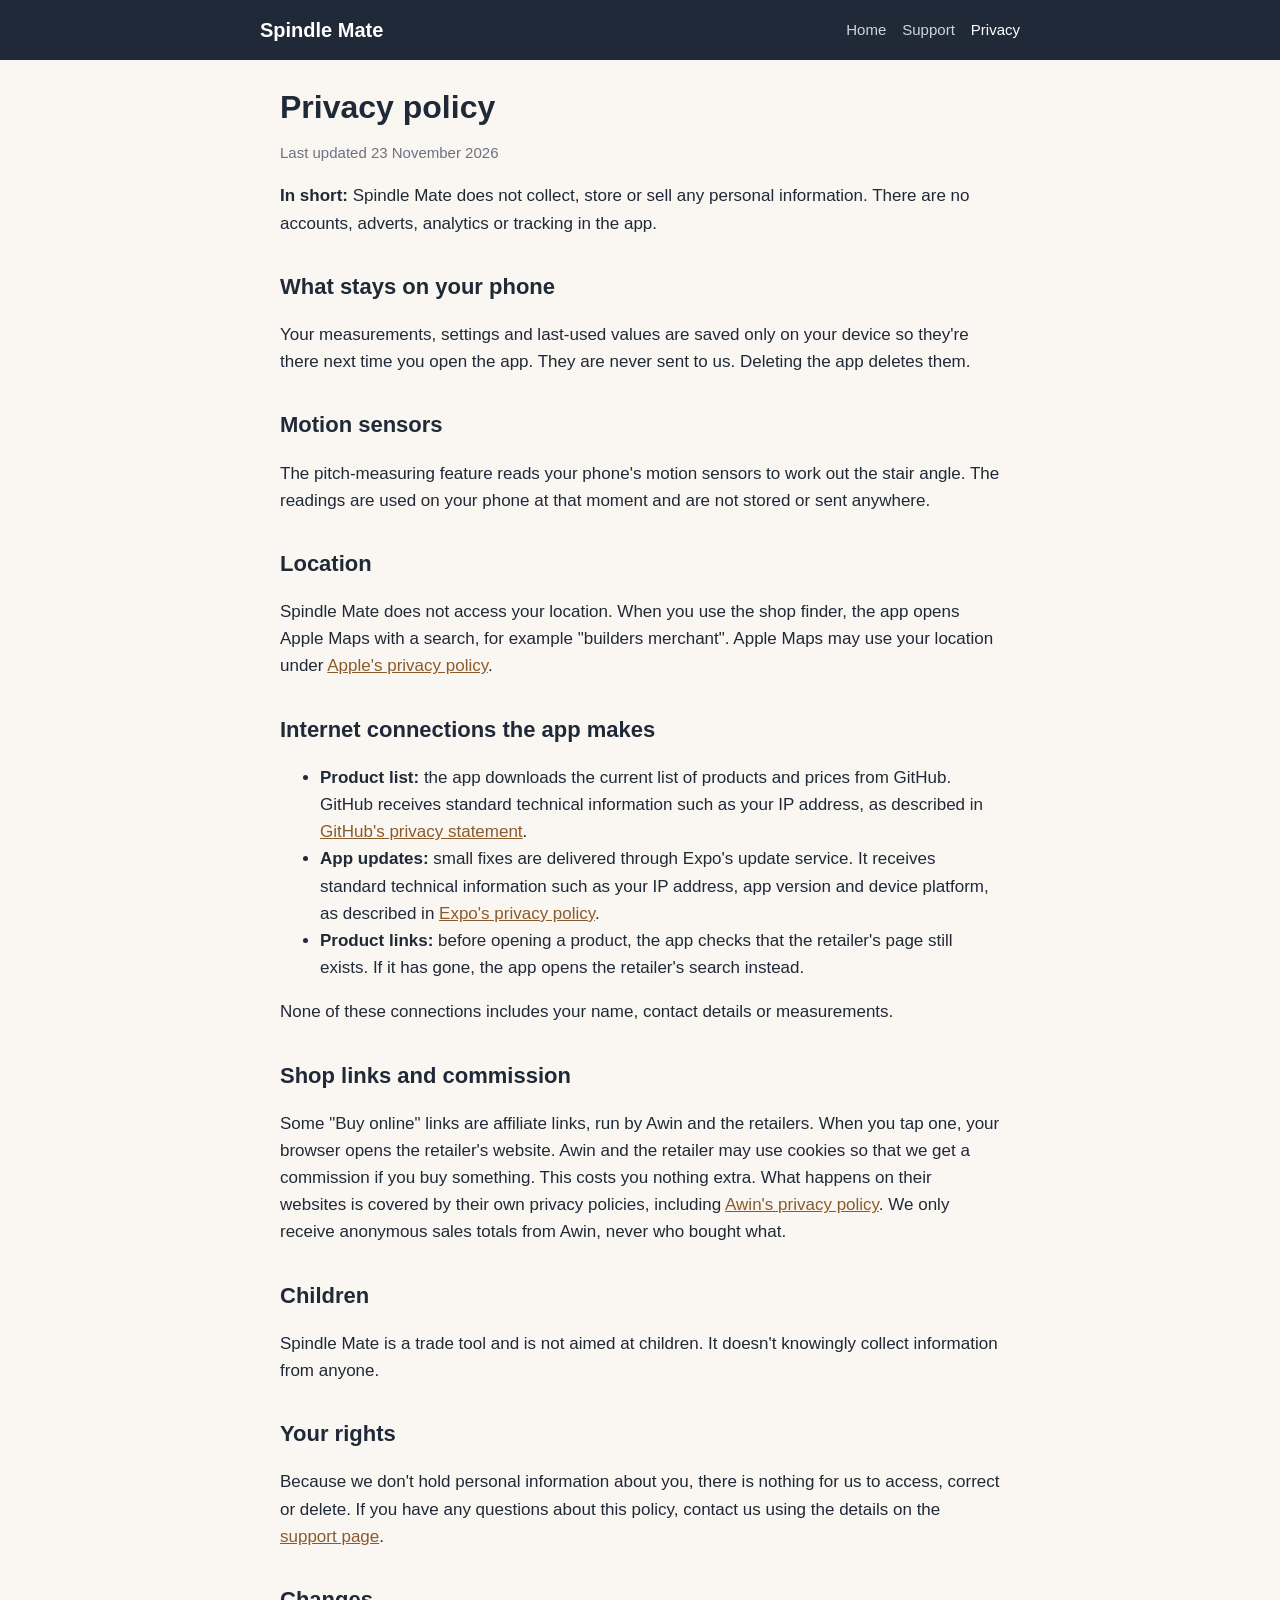
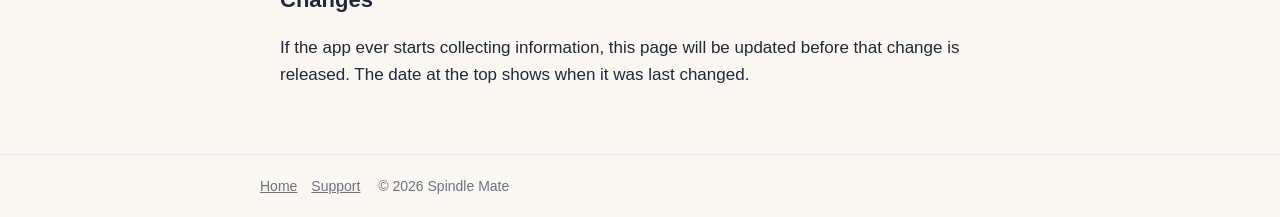
==== docs/privacy.html @ a553e071 "Add Spindle Mate website: home, support and privacy pages for the App Store and Awin Co-Authored-By:" ====
<!DOCTYPE html>
<html lang="en-GB">
<head>
<meta charset="utf-8">
<meta name="viewport" content="width=device-width, initial-scale=1">
<title>Privacy policy – Spindle Mate</title>
<link rel="stylesheet" href="style.css">
</head>
<body>
<header><div class="wrap">
  <a class="brand" href="./">Spindle Mate</a>
  <nav><a href="./">Home</a><a href="support.html">Support</a><a href="privacy.html" aria-current="page">Privacy</a></nav>
</div></header>
<main class="wrap">
  <h1>Privacy policy</h1>
  <p class="muted">Last updated 23 November 2026</p>

  <p><strong>In short:</strong> Spindle Mate does not collect, store or sell any personal information. There are no accounts, adverts, analytics or tracking in the app.</p>

  <h2>What stays on your phone</h2>
  <p>Your measurements, settings and last-used values are saved only on your device so they're there next time you open the app. They are never sent to us. Deleting the app deletes them.</p>

  <h2>Motion sensors</h2>
  <p>The pitch-measuring feature reads your phone's motion sensors to work out the stair angle. The readings are used on your phone at that moment and are not stored or sent anywhere.</p>

  <h2>Location</h2>
  <p>Spindle Mate does not access your location. When you use the shop finder, the app opens Apple Maps with a search, for example "builders merchant". Apple Maps may use your location under <a href="https://www.apple.com/legal/privacy/">Apple's privacy policy</a>.</p>

  <h2>Internet connections the app makes</h2>
  <ul>
    <li><strong>Product list:</strong> the app downloads the current list of products and prices from GitHub. GitHub receives standard technical information such as your IP address, as described in <a href="https://docs.github.com/en/site-policy/privacy-policies/github-general-privacy-statement">GitHub's privacy statement</a>.</li>
    <li><strong>App updates:</strong> small fixes are delivered through Expo's update service. It receives standard technical information such as your IP address, app version and device platform, as described in <a href="https://expo.dev/privacy">Expo's privacy policy</a>.</li>
    <li><strong>Product links:</strong> before opening a product, the app checks that the retailer's page still exists. If it has gone, the app opens the retailer's search instead.</li>
  </ul>
  <p>None of these connections includes your name, contact details or measurements.</p>

  <h2>Shop links and commission</h2>
  <p>Some "Buy online" links are affiliate links, run by Awin and the retailers. When you tap one, your browser opens the retailer's website. Awin and the retailer may use cookies so that we get a commission if you buy something. This costs you nothing extra. What happens on their websites is covered by their own privacy policies, including <a href="https://www.awin.com/gb/privacy">Awin's privacy policy</a>. We only receive anonymous sales totals from Awin, never who bought what.</p>

  <h2>Children</h2>
  <p>Spindle Mate is a trade tool and is not aimed at children. It doesn't knowingly collect information from anyone.</p>

  <h2>Your rights</h2>
  <p>Because we don't hold personal information about you, there is nothing for us to access, correct or delete. If you have any questions about this policy, contact us using the details on the <a href="support.html">support page</a>.</p>

  <h2>Changes</h2>
  <p>If the app ever starts collecting information, this page will be updated before that change is released. The date at the top shows when it was last changed.</p>
</main>
<footer><div class="wrap">
  <a href="./">Home</a><a href="support.html">Support</a>
  <span>© 2026 Spindle Mate</span>
</div></footer>
</body>
</html>
---- docs/style.css ----
:root { --wood: #8B5A2B; --ink: #1F2937; --muted: #6B7280; --line: #E5E7EB; --bg: #FAF7F2; --green: #15803D; }
* { box-sizing: border-box; }
body { margin: 0; font: 17px/1.6 -apple-system, BlinkMacSystemFont, "Segoe UI", Roboto, Helvetica, Arial, sans-serif; color: var(--ink); background: var(--bg); }
header { background: var(--ink); color: #fff; padding: 14px 20px; }
header .wrap { display: flex; align-items: center; justify-content: space-between; gap: 12px; flex-wrap: wrap; }
header a.brand { color: #fff; text-decoration: none; font-weight: 700; font-size: 20px; display: flex; align-items: center; gap: 10px; }
nav a { color: #D1D5DB; text-decoration: none; margin-left: 16px; font-size: 15px; }
nav a:hover, nav a[aria-current] { color: #fff; }
.wrap { max-width: 760px; margin: 0 auto; }
main { padding: 28px 20px 48px; }
h1 { font-size: 32px; line-height: 1.2; margin: 0 0 12px; }
h2 { font-size: 22px; margin: 32px 0 8px; }
h3 { font-size: 18px; margin: 20px 0 4px; }
p, li { color: var(--ink); }
.lead { font-size: 19px; color: #374151; }
.muted { color: var(--muted); font-size: 15px; }
a { color: var(--wood); }
.badge { display: inline-block; background: #000; color: #fff; border-radius: 10px; padding: 10px 18px; text-decoration: none; font-weight: 600; margin: 8px 0 4px; }
.badge.soon { background: #4B5563; cursor: default; }
.grid { display: grid; grid-template-columns: repeat(auto-fit, minmax(210px, 1fr)); gap: 14px; margin-top: 16px; }
.card { background: #fff; border: 1px solid var(--line); border-radius: 12px; padding: 16px; }
.card h3 { margin-top: 0; }
.card p { margin: 0; font-size: 15px; color: #4B5563; }
.note { background: #fff; border-left: 4px solid var(--wood); padding: 12px 16px; border-radius: 6px; margin: 20px 0; }
footer { border-top: 1px solid var(--line); padding: 20px; font-size: 14px; color: var(--muted); }
footer a { color: var(--muted); margin-right: 14px; }
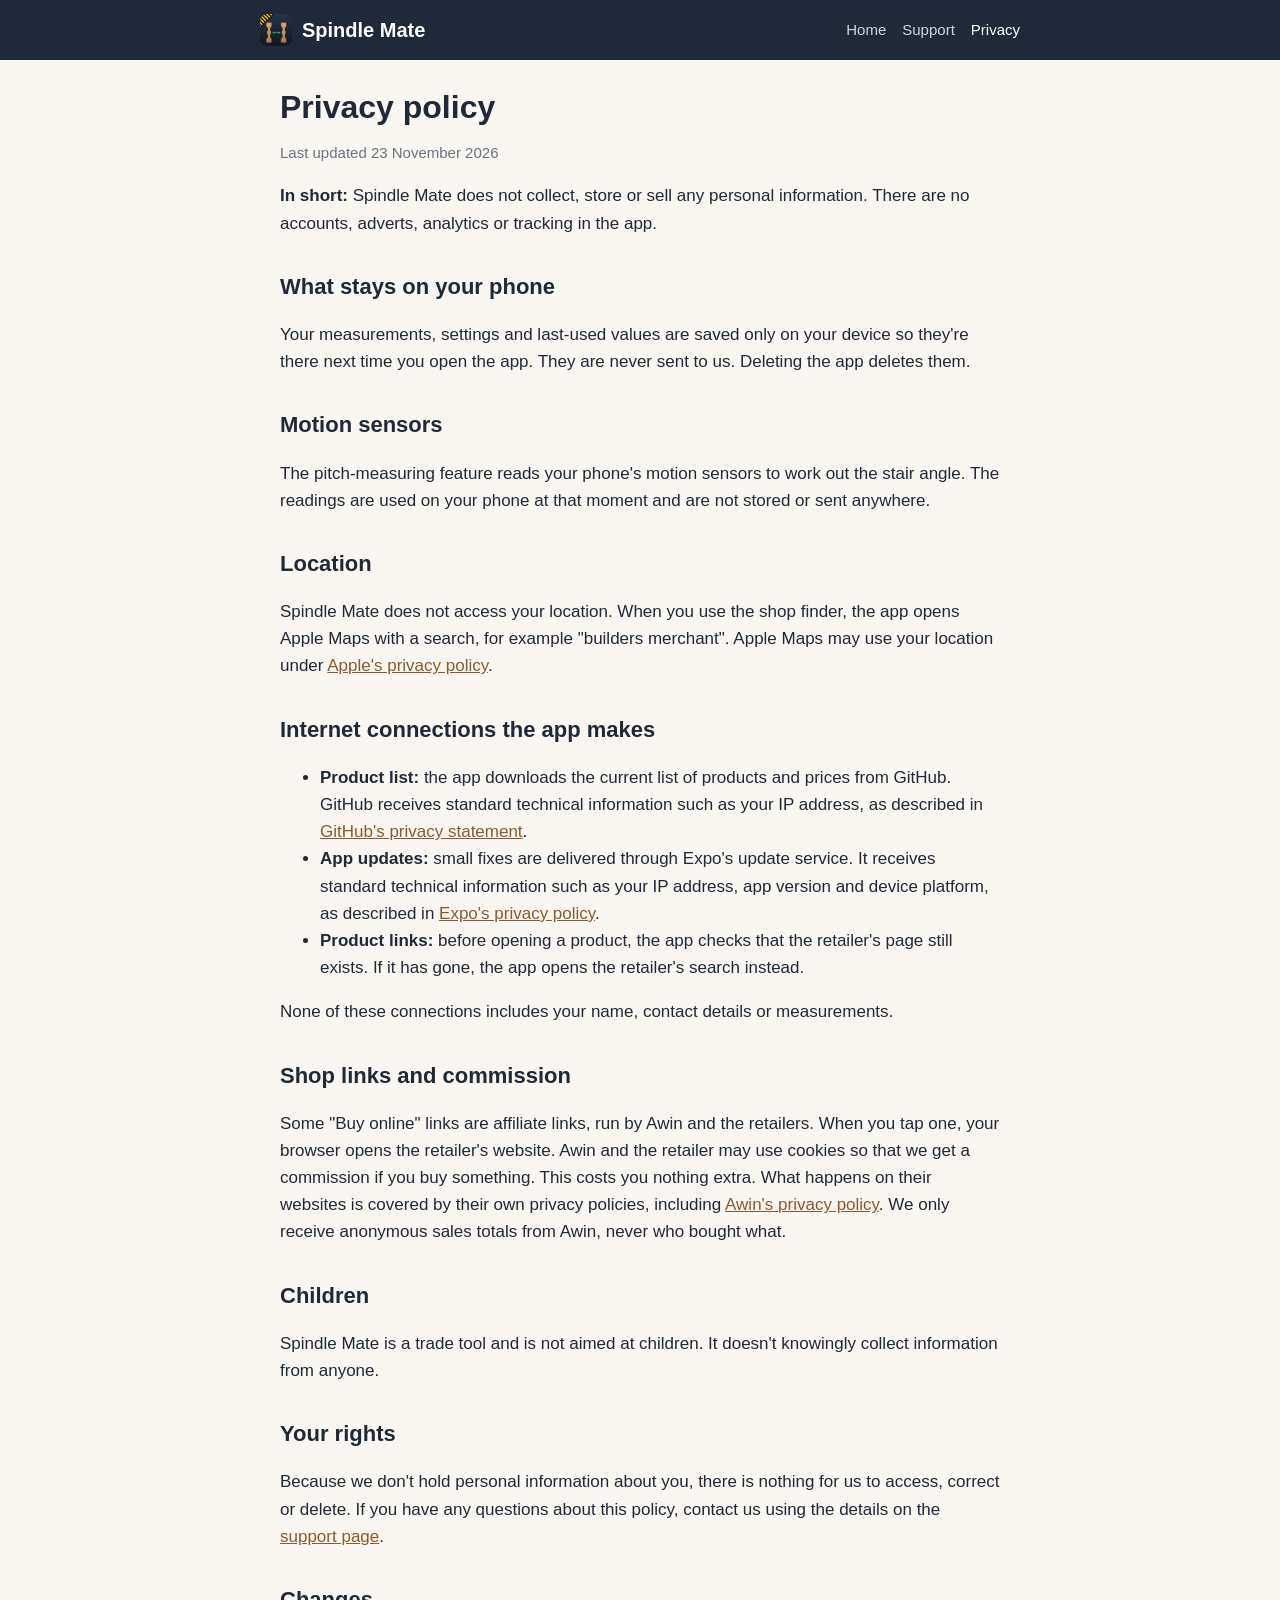
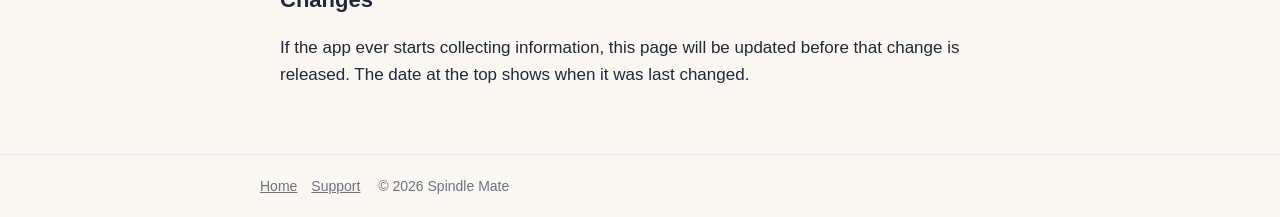
==== commit d7fbe699: "Website: app icon in header and as favicon, screenshot gallery on home page Co-Authored-By: Claude O" ====
--- a/docs/privacy.html
+++ b/docs/privacy.html
@@ -5,10 +5,12 @@
 <meta name="viewport" content="width=device-width, initial-scale=1">
 <title>Privacy policy – Spindle Mate</title>
 <link rel="stylesheet" href="style.css">
+<link rel="icon" href="img/icon.png">
+<link rel="apple-touch-icon" href="img/icon.png">
 </head>
 <body>
 <header><div class="wrap">
-  <a class="brand" href="./">Spindle Mate</a>
+  <a class="brand" href="./"><img src="img/icon.png" width="32" height="32" alt="" class="logo">Spindle Mate</a>
   <nav><a href="./">Home</a><a href="support.html">Support</a><a href="privacy.html" aria-current="page">Privacy</a></nav>
 </div></header>
 <main class="wrap">
--- a/docs/style.css
+++ b/docs/style.css
@@ -24,3 +24,7 @@
 .note { background: #fff; border-left: 4px solid var(--wood); padding: 12px 16px; border-radius: 6px; margin: 20px 0; }
 footer { border-top: 1px solid var(--line); padding: 20px; font-size: 14px; color: var(--muted); }
 footer a { color: var(--muted); margin-right: 14px; }
+.logo { border-radius: 7px; }
+.shots { display: flex; gap: 14px; overflow-x: auto; scroll-snap-type: x mandatory; margin: 24px 0 8px; padding: 0 0 8px; }
+.shots img { flex: none; width: 230px; height: auto; border-radius: 18px; scroll-snap-align: start; box-shadow: 0 6px 18px rgba(0,0,0,.18); }
+@media (min-width: 760px) { .shots { overflow: visible; margin: 24px 0 8px; padding: 0; } .shots img { flex: 1; width: 0; } }
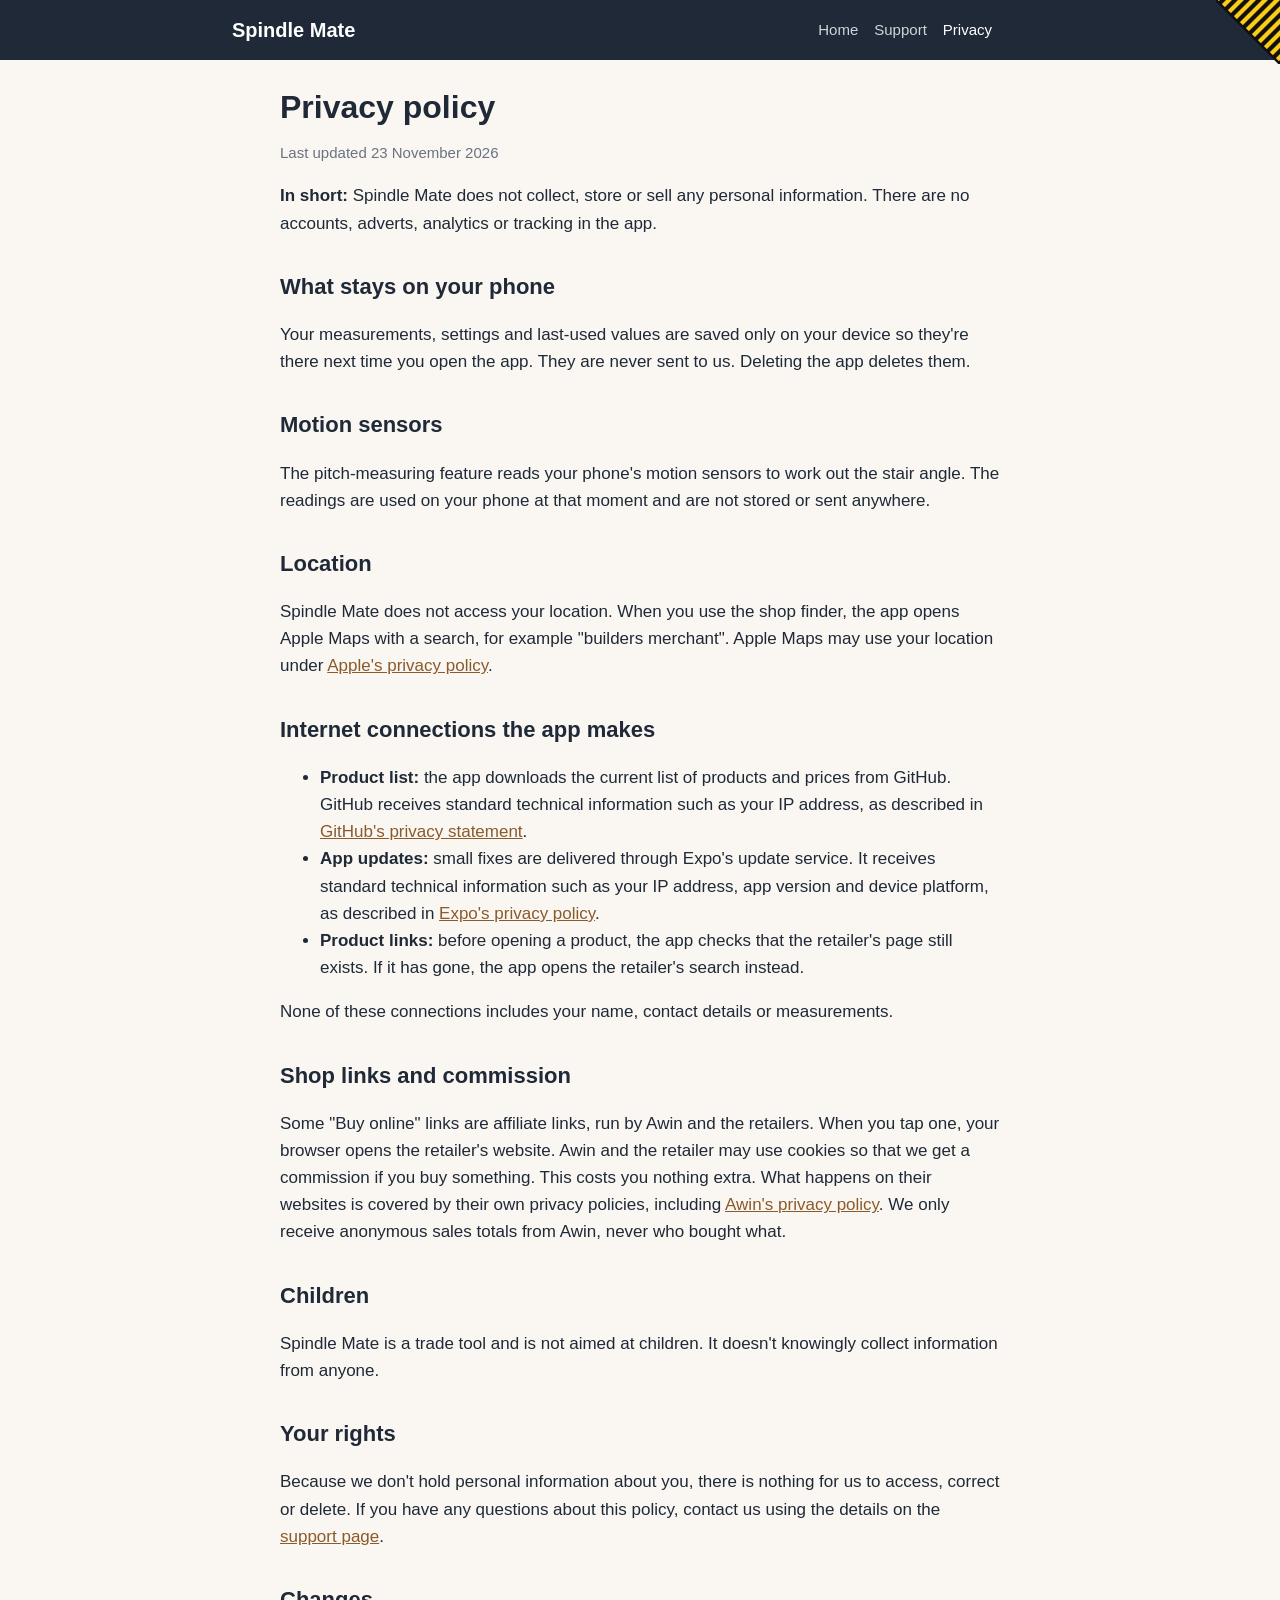
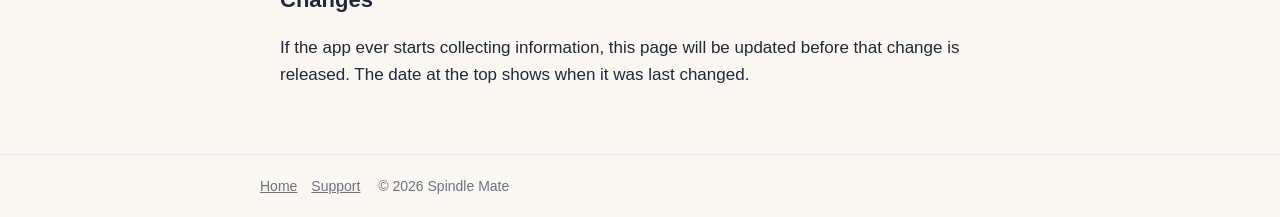
==== commit 28c86768: "Website: hazard-stripe corner on every page, app icon beside the App Store badge Co-Authored-By: Cla" ====
--- a/docs/privacy.html
+++ b/docs/privacy.html
@@ -9,8 +9,8 @@
 <link rel="apple-touch-icon" href="img/icon.png">
 </head>
 <body>
-<header><div class="wrap">
-  <a class="brand" href="./"><img src="img/icon.png" width="32" height="32" alt="" class="logo">Spindle Mate</a>
+<header><svg class="hazard" aria-hidden="true" viewBox="0 0 64 64" width="64" height="64"><defs><clipPath id="hz"><path d="M64,0 V64 L0,0 Z"/></clipPath></defs><g clip-path="url(#hz)"><rect width="64" height="64" fill="#FACC15"/><path d="M4,0 h6 l-70,70 h-6 Z" fill="#111111"/><path d="M16,0 h6 l-70,70 h-6 Z" fill="#111111"/><path d="M28,0 h6 l-70,70 h-6 Z" fill="#111111"/><path d="M40,0 h6 l-70,70 h-6 Z" fill="#111111"/><path d="M52,0 h6 l-70,70 h-6 Z" fill="#111111"/><path d="M64,0 h6 l-70,70 h-6 Z" fill="#111111"/><path d="M76,0 h6 l-70,70 h-6 Z" fill="#111111"/><path d="M88,0 h6 l-70,70 h-6 Z" fill="#111111"/><path d="M100,0 h6 l-70,70 h-6 Z" fill="#111111"/><path d="M112,0 h6 l-70,70 h-6 Z" fill="#111111"/><path d="M124,0 h6 l-70,70 h-6 Z" fill="#111111"/><path d="M136,0 h6 l-70,70 h-6 Z" fill="#111111"/></g><line x1="-1" y1="-1" x2="65" y2="65" stroke="#111111" stroke-width="2.5"/></svg><div class="wrap">
+  <a class="brand" href="./">Spindle Mate</a>
   <nav><a href="./">Home</a><a href="support.html">Support</a><a href="privacy.html" aria-current="page">Privacy</a></nav>
 </div></header>
 <main class="wrap">
--- a/docs/style.css
+++ b/docs/style.css
@@ -24,7 +24,11 @@
 .note { background: #fff; border-left: 4px solid var(--wood); padding: 12px 16px; border-radius: 6px; margin: 20px 0; }
 footer { border-top: 1px solid var(--line); padding: 20px; font-size: 14px; color: var(--muted); }
 footer a { color: var(--muted); margin-right: 14px; }
-.logo { border-radius: 7px; }
 .shots { display: flex; gap: 14px; overflow-x: auto; scroll-snap-type: x mandatory; margin: 24px 0 8px; padding: 0 0 8px; }
 .shots img { flex: none; width: 230px; height: auto; border-radius: 18px; scroll-snap-align: start; box-shadow: 0 6px 18px rgba(0,0,0,.18); }
 @media (min-width: 760px) { .shots { overflow: visible; margin: 24px 0 8px; padding: 0; } .shots img { flex: 1; width: 0; } }
+header { position: relative; padding-right: 76px; }
+.hazard { position: absolute; top: 0; right: 0; width: 64px; height: 64px; }
+.launch { display: flex; align-items: center; gap: 14px; margin: 8px 0 4px; }
+.launch .badge { margin: 0; white-space: nowrap; font-size: 16px; padding: 10px 14px; }
+.appicon { border-radius: 14px; box-shadow: 0 2px 8px rgba(0,0,0,.18); }
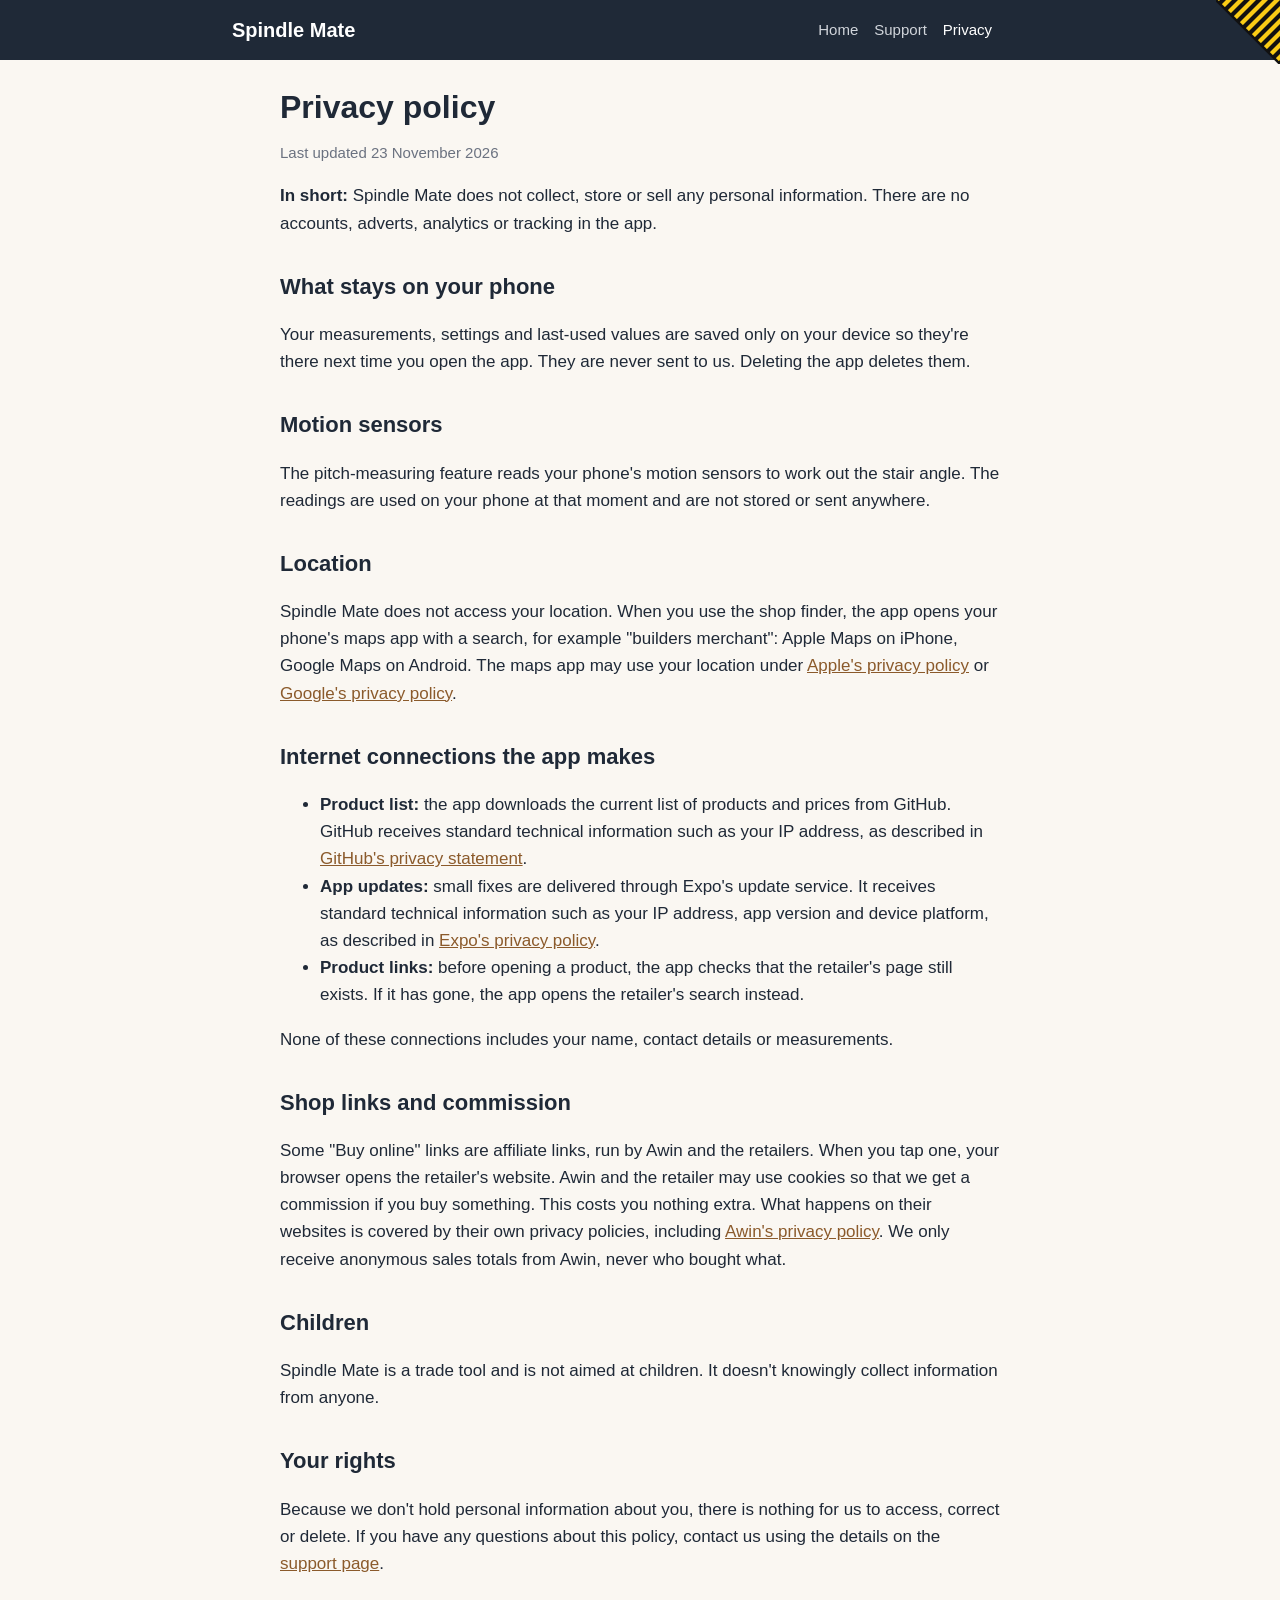
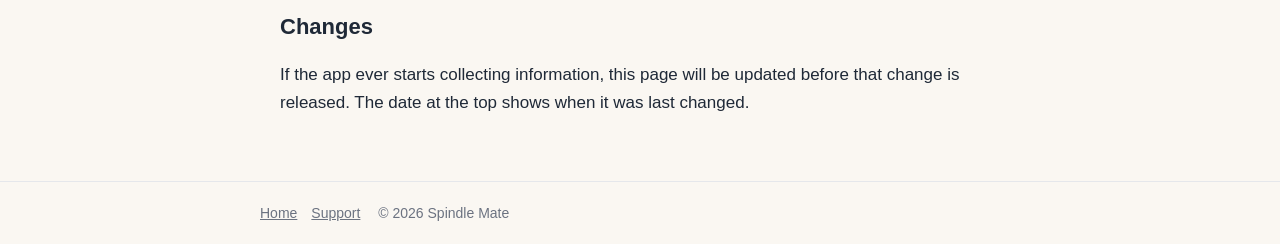
==== commit c47f2b7f: "Website: coming soon to the App Store and Google Play; maps wording covers Android Co-Authored-By: C" ====
--- a/docs/privacy.html
+++ b/docs/privacy.html
@@ -2,7 +2,10 @@
 <html lang="en-GB">
 <head>
 <meta charset="utf-8">
-<meta name="viewport" content="width=device-width, initial-scale=1">
+<meta name="viewport" content="width=device-width, initial-scale=1, viewport-fit=cover">
+<meta name="theme-color" content="#1F2937">
+<meta name="apple-mobile-web-app-capable" content="yes">
+<meta name="apple-mobile-web-app-status-bar-style" content="black-translucent">
 <title>Privacy policy – Spindle Mate</title>
 <link rel="stylesheet" href="style.css">
 <link rel="icon" href="img/icon.png">
@@ -26,7 +29,7 @@
   <p>The pitch-measuring feature reads your phone's motion sensors to work out the stair angle. The readings are used on your phone at that moment and are not stored or sent anywhere.</p>
 
   <h2>Location</h2>
-  <p>Spindle Mate does not access your location. When you use the shop finder, the app opens Apple Maps with a search, for example "builders merchant". Apple Maps may use your location under <a href="https://www.apple.com/legal/privacy/">Apple's privacy policy</a>.</p>
+  <p>Spindle Mate does not access your location. When you use the shop finder, the app opens your phone's maps app with a search, for example "builders merchant": Apple Maps on iPhone, Google Maps on Android. The maps app may use your location under <a href="https://www.apple.com/legal/privacy/">Apple's privacy policy</a> or <a href="https://policies.google.com/privacy">Google's privacy policy</a>.</p>
 
   <h2>Internet connections the app makes</h2>
   <ul>
--- a/docs/style.css
+++ b/docs/style.css
@@ -27,8 +27,10 @@
 .shots { display: flex; gap: 14px; overflow-x: auto; scroll-snap-type: x mandatory; margin: 24px 0 8px; padding: 0 0 8px; }
 .shots img { flex: none; width: 230px; height: auto; border-radius: 18px; scroll-snap-align: start; box-shadow: 0 6px 18px rgba(0,0,0,.18); }
 @media (min-width: 760px) { .shots { overflow: visible; margin: 24px 0 8px; padding: 0; } .shots img { flex: 1; width: 0; } }
-header { position: relative; padding-right: 76px; }
+header { position: relative; padding-right: 76px; padding-top: calc(14px + env(safe-area-inset-top)); }
+html { background: #1F2937; }
+body { min-height: 100vh; }
 .hazard { position: absolute; top: 0; right: 0; width: 64px; height: 64px; }
 .launch { display: flex; align-items: center; gap: 14px; margin: 8px 0 4px; }
-.launch .badge { margin: 0; white-space: nowrap; font-size: 16px; padding: 10px 14px; }
-.appicon { border-radius: 14px; box-shadow: 0 2px 8px rgba(0,0,0,.18); }
+.launch .badge { margin: 0; font-size: 16px; line-height: 21px; padding: 10px 14px; }
+.appicon { border-radius: 22.5%; box-shadow: 0 0 0 0.5px rgba(0,0,0,.15), 0 3px 10px rgba(0,0,0,.18); }
